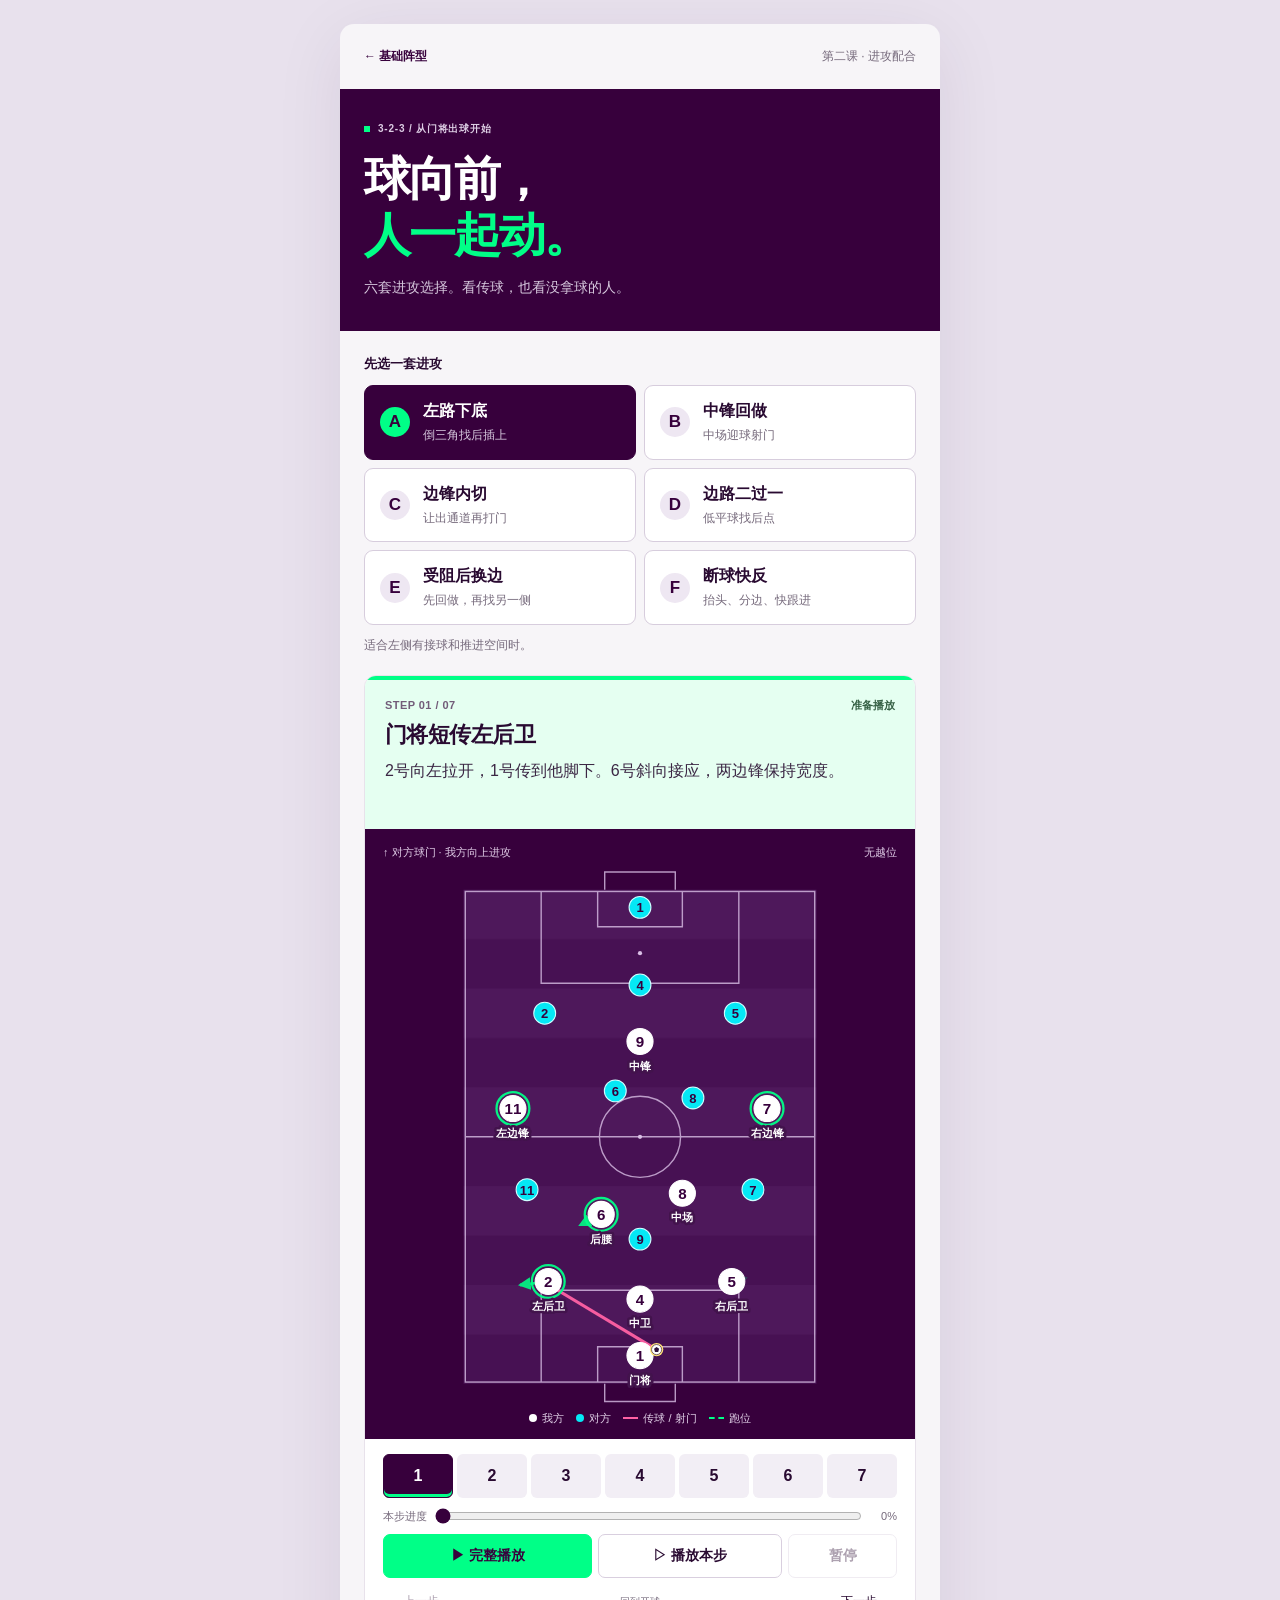
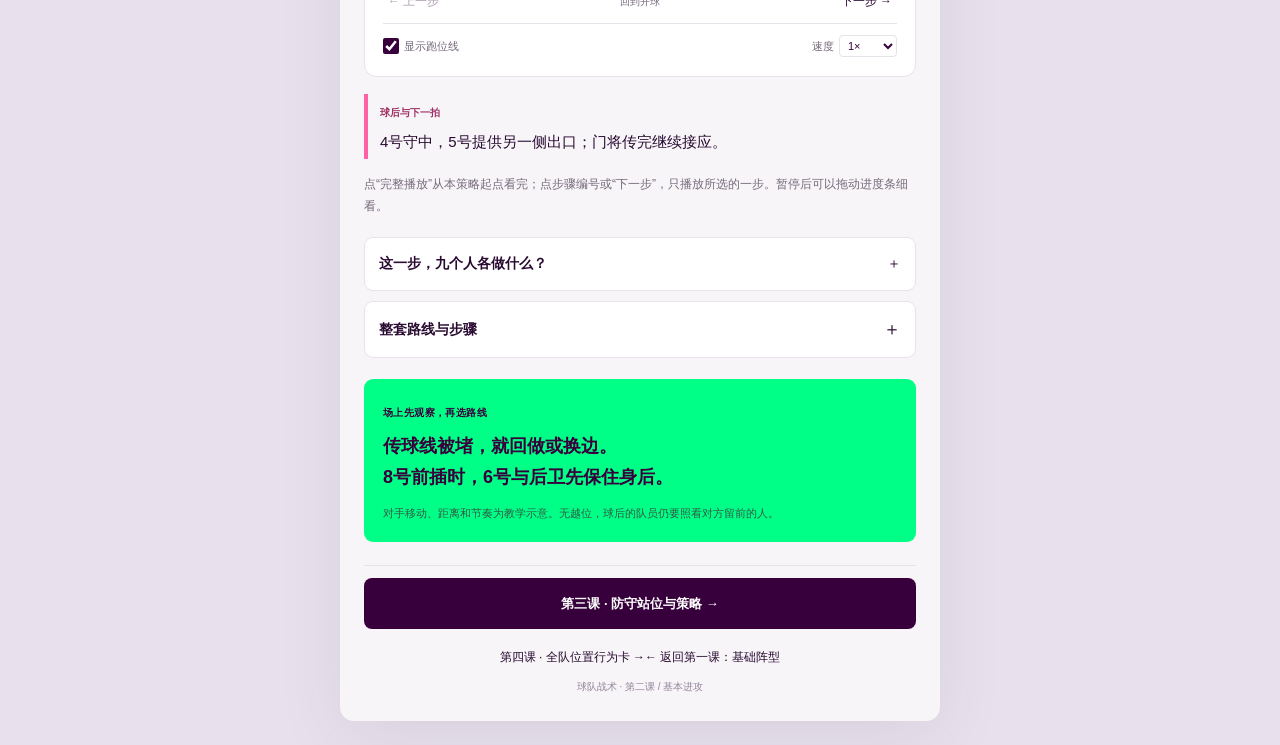
==== attack.html @ 6f34fd5f "Publish Fanmei FC tactical handbook and SVG animations" ====
<!doctype html>
<html lang="zh-CN">
<head>
<meta charset="utf-8">
<meta name="viewport" content="width=device-width, initial-scale=1, viewport-fit=cover">
<meta name="theme-color" content="#37003c">
<meta name="description" content="9人制3-2-3六套进攻：下底倒三角、中锋回做、边锋内切、边路二过一、受阻换边和断球快反。原生网页动画支持完整与逐步播放。">
<title>基本进攻策略与路线｜球队战术·第二课</title>
<link rel="stylesheet" href="attack.css">
<script defer src="attack-model.js"></script>
<script defer src="attack.js"></script>
</head>
<body>
<a class="skip" href="#player">跳到动画课堂</a>
<div class="page">
  <header class="topbar wrap"><a href="index.html" class="back-link">← 基础阵型</a><span>第二课 · 进攻配合</span></header>
  <main>
    <section class="hero"><div class="wrap"><p class="eyebrow" id="origin-text">3-2-3 / 从门将出球开始</p><h1>球向前，<br><span>人一起动。</span></h1><p>六套进攻选择。看传球，也看没拿球的人。</p></div></section>
    <section class="wrap strategy-section" aria-labelledby="strategy-title">
      <h2 id="strategy-title" class="small-heading">先选一套进攻</h2>
      <div class="strategy-tabs" aria-label="选择进攻策略">
        <button type="button" data-strategy="0" aria-pressed="true"><span class="letter">A</span><span><b>左路下底</b><small>倒三角找后插上</small></span></button>
        <button type="button" data-strategy="1" aria-pressed="false"><span class="letter">B</span><span><b>中锋回做</b><small>中场迎球射门</small></span></button>
        <button type="button" data-strategy="2" aria-pressed="false"><span class="letter">C</span><span><b>边锋内切</b><small>让出通道再打门</small></span></button>
        <button type="button" data-strategy="3" aria-pressed="false"><span class="letter">D</span><span><b>边路二过一</b><small>低平球找后点</small></span></button>
        <button type="button" data-strategy="4" aria-pressed="false"><span class="letter">E</span><span><b>受阻后换边</b><small>先回做，再找另一侧</small></span></button>
        <button type="button" data-strategy="5" aria-pressed="false"><span class="letter">F</span><span><b>断球快反</b><small>抬头、分边、快跟进</small></span></button>
      </div>
      <p id="strategy-condition" class="condition"></p>
    </section>

    <section class="wrap classroom" id="player" aria-label="进攻配合动画播放器">
      <div class="step-copy">
        <div class="step-meta"><span id="step-count">STEP 01 / 07</span><span id="play-status" aria-live="polite">准备播放</span></div>
        <h2 id="step-title"></h2>
        <p id="step-text"></p>
      </div>
      <div class="field-shell">
        <div class="pitch-direction"><span>↑ 对方球门 · 我方向上进攻</span><span>无越位</span></div>
        <svg id="tactic-board" viewBox="-4 -7 108 153" role="img" aria-labelledby="board-title" aria-describedby="step-title step-text">
          <title id="board-title">3-2-3进攻动画，九名我方球员与九名对方球员</title>
          <defs>
            <pattern id="attack-grass" width="100" height="28" patternUnits="userSpaceOnUse"><rect width="100" height="28" fill="#471153"/><rect width="100" height="14" fill="#4e185b"/></pattern>
            <marker id="pass-arrow" markerWidth="4.3" markerHeight="4.3" viewBox="0 0 5 5" refX="4.2" refY="2.5" orient="auto" markerUnits="userSpaceOnUse"><path d="M0 0L5 2.5 0 5Z" fill="#ff61a4"/></marker>
            <marker id="run-arrow" markerWidth="3.6" markerHeight="3.6" viewBox="0 0 5 5" refX="4.2" refY="2.5" orient="auto" markerUnits="userSpaceOnUse"><path d="M0 0L5 2.5 0 5Z" fill="#00ff87"/></marker>
          </defs>
          <rect x="0" y="0" width="100" height="140" fill="url(#attack-grass)"/>
          <g class="pitch-lines" fill="none" stroke="#d9bfe5" stroke-width=".4" opacity=".8"><rect x=".5" y=".5" width="99" height="139"/><path d="M.5 70h99 M22 .5v26h56V.5 M38 .5v10h24V.5 M22 139.5v-26h56v26 M38 139.5v-10h24v10 M40 0v-5h20v5 M40 140v5h20v-5"/><circle cx="50" cy="70" r="11.5"/></g>
          <g fill="#d9bfe5"><circle cx="50" cy="70" r=".6"/><circle cx="50" cy="18" r=".6"/><circle cx="50" cy="122" r=".6"/></g>
          <g id="run-routes" aria-hidden="true"></g><g id="pass-routes" aria-hidden="true"></g>
          <g id="opponents"></g><g id="our-players"></g>
          <g id="football" aria-label="足球"><circle r="1.9" fill="#ffe377"/><circle r="1.43" fill="#fff" stroke="#30113c" stroke-width=".18"/><path d="M0-.76 .72-.23 .45.65H-.45L-.72-.23Z" fill="#30113c"/></g>
        </svg>
        <div class="legend" aria-label="图例"><span><i class="own-dot"></i>我方</span><span><i class="opp-dot"></i>对方</span><span><i class="pass-line"></i>传球 / 射门</span><span><i class="run-line"></i>跑位</span></div>
      </div>
      <div class="controls">
        <div id="step-chips" class="step-chips" aria-label="点击步骤编号，播放该步骤"></div>
        <label class="scrubber-label"><span>本步进度</span><input id="scrubber" type="range" min="0" max="1000" value="0" aria-label="拖动查看本步进度"><output id="progress-value">0%</output></label>
        <div class="play-buttons"><button type="button" id="play-all" class="primary">▶ 完整播放</button><button type="button" id="play-step">▷ 播放本步</button><button type="button" id="pause" disabled>暂停</button></div>
        <div class="step-nav"><button type="button" id="prev-step">← 上一步</button><button type="button" id="reset">回到开球</button><button type="button" id="next-step">下一步 →</button></div>
        <div class="player-options"><label><input id="show-runs" type="checkbox" checked>显示跑位线</label><label>速度 <select id="speed" aria-label="播放速度"><option value="0.75">0.75×</option><option value="1" selected>1×</option><option value="1.5">1.5×</option></select></label></div>
      </div>
    </section>

    <section class="wrap support-section">
      <div class="guard"><span class="guard-label">球后与下一拍</span><p id="guard-text"></p></div>
      <p class="how-to">点“完整播放”从本策略起点看完；点步骤编号或“下一步”，只播放所选的一步。暂停后可以拖动进度条细看。</p>
      <details class="duties" id="duties"><summary><span>这一步，九个人各做什么？</span><b aria-hidden="true">＋</b></summary><ol id="duty-list"></ol></details>
      <details class="all-steps"><summary><span>整套路线与步骤</span><b aria-hidden="true">＋</b></summary><p id="route-summary"></p><p id="principle"></p><ol id="step-list"></ol></details>
      <aside class="remember"><span>场上先观察，再选路线</span><p>传球线被堵，就回做或换边。<br>8号前插时，6号与后卫先保住身后。</p><small>对手移动、距离和节奏为教学示意。无越位，球后的队员仍要照看对方留前的人。</small></aside>
    </section>
  </main>
  <footer class="wrap footer"><a href="defense.html" class="next-lesson">第三课 · 防守站位与策略 →</a><a href="roles.html">第四课 · 全队位置行为卡 →</a><a href="index.html">← 返回第一课：基础阵型</a><p>球队战术 · 第二课 / 基本进攻</p></footer>
</div>
<noscript><p style="padding:20px">请开启 JavaScript 观看原生网页动画。A：门将→左后卫→6号→11号下底→8号倒三角射门。B：门将→中后卫→6号→8号→9号回做→8号射门。C：门将→左后卫→6号→11号推进内切→射门。D：门将→中后卫→6号→8号→7号与8号二过一→11号后点射门。E：门将组织左路→受阻回做→6号与后卫转到右路→后点射门。F：6号刚断球→快速分边→边锋推进→9号接应射门。</p></noscript>
</body>
</html>
---- attack.css ----
:root{--purple:#37003c;--ink:#290a31;--green:#00ff87;--pink:#ff61a4;--cyan:#05e8f5;--paper:#f7f5f8;--muted:#75697b;--line:#e8e2eb}*{box-sizing:border-box}html{scroll-behavior:smooth;scroll-padding-top:8px}body{margin:0;background:var(--paper);color:var(--ink);font:16px/1.65 -apple-system,BlinkMacSystemFont,"PingFang SC","Microsoft YaHei",sans-serif;-webkit-tap-highlight-color:transparent}h1,h2,h3,p,ol{margin:0}button,input,select{font:inherit}button{cursor:pointer;color:inherit}a{color:inherit;text-decoration:none}button,a,summary,input,select{touch-action:manipulation}button:focus-visible,a:focus-visible,summary:focus-visible,input:focus-visible,select:focus-visible{outline:3px solid #cb1780;outline-offset:3px}button:disabled{opacity:.38;cursor:default}.wrap{width:min(calc(100% - 32px),560px);margin-inline:auto}.topbar{height:58px;display:flex;align-items:center;justify-content:space-between;font-size:11px;color:var(--muted)}.back-link{min-height:44px;display:flex;align-items:center;font-weight:700;color:var(--purple)}.hero{background:var(--purple);color:white;padding:26px 0 29px}.eyebrow{font-size:10px;letter-spacing:.08em;color:#dccce3;font-weight:650}.eyebrow:before{content:"";display:inline-block;width:6px;height:6px;background:var(--green);margin-right:8px}.hero h1{font-size:39px;line-height:1.2;font-weight:850;letter-spacing:-.045em;margin:13px 0}.hero h1 span{color:var(--green)}.hero p:last-child{font-size:12px;color:#d6c7dd}.strategy-section{padding-top:22px;padding-bottom:18px}.small-heading{font-size:13px;margin-bottom:10px;font-weight:750}.strategy-tabs{display:grid;grid-template-columns:1fr 1fr;gap:8px}.strategy-tabs button{display:flex;align-items:center;gap:9px;border:1px solid #d7cddd;background:#fff;border-radius:9px;text-align:left;padding:11px 10px;min-height:72px}.strategy-tabs button[aria-pressed=true]{background:var(--purple);color:#fff;border-color:var(--purple)}.letter{display:grid;place-items:center;font:800 17px Arial,sans-serif;background:#eee7f2;border-radius:50%;width:30px;height:30px;flex-shrink:0;color:var(--purple)}[aria-pressed=true] .letter{background:var(--green)}.strategy-tabs b{display:block;font-size:14px;line-height:1.5}.strategy-tabs small{display:block;font-size:10px;font-weight:400;color:var(--muted);margin-top:3px}[aria-pressed=true] small{color:#d8cadf}.condition{font-size:11px;line-height:1.8;color:var(--muted);margin-top:10px;min-height:20px}.classroom{border-radius:12px;background:#fff;border:1px solid var(--line);scroll-margin-top:4px;overflow:clip}.step-copy{background:#e5fff1;border-top:4px solid var(--green);padding:12px 14px 14px;position:sticky;top:0;z-index:10;min-height:128px}.step-meta{display:flex;align-items:center;justify-content:space-between;gap:10px;font-size:9px;font-weight:750;color:#725c79;margin-bottom:6px;letter-spacing:.04em}#play-status{color:#356044;letter-spacing:0}.step-copy h2{font-size:19px;font-weight:850;line-height:1.4;letter-spacing:-.025em;margin:0 0 6px}.step-copy p{font-size:14px;line-height:1.75;min-height:49px;color:#3b2744}.field-shell{background:var(--purple);padding:10px 10px 9px;color:white}.pitch-direction{display:flex;align-items:center;justify-content:space-between;gap:10px;font-size:9px;color:#e0cce7;padding:0 2px 4px}#tactic-board{display:block;width:100%;height:auto;max-height:440px;max-height:min(58svh,440px);margin:auto;overflow:visible}.legend{display:flex;align-items:center;justify-content:center;flex-wrap:wrap;gap:6px 12px;font-size:9px;color:#e1d0e8;margin-top:4px}.legend span{display:flex;align-items:center;gap:5px}.legend i{display:block;width:8px;height:8px;border-radius:50%;background:white}.legend .opp-dot{background:var(--cyan)}.legend .pass-line,.legend .run-line{height:0;width:15px;border-radius:0;background:transparent;border-top:2px solid var(--pink)}.legend .run-line{border-top:2px dashed var(--green)}.token-number{font-family:Arial,Helvetica,sans-serif;font-weight:750;text-anchor:middle;dominant-baseline:central;fill:var(--purple);font-size:4.3px}.blue-number{font-size:3.7px}.token-label{font-size:3.05px;fill:white;text-anchor:middle;paint-order:stroke;stroke:#42134c;stroke-width:1.45px;stroke-linejoin:round;font-weight:650;pointer-events:none}.own-circle{fill:#fff;stroke:#fff;stroke-width:.3}.blue-circle{fill:var(--cyan);stroke:#d0ffff;stroke-width:.3}.focus-ring{fill:none;stroke:var(--green);stroke-width:.65;opacity:0}.is-focus .focus-ring{opacity:.95}.run-route{fill:none;stroke:var(--green);stroke-width:.65;stroke-dasharray:1.8 1.8;opacity:.24;marker-end:url(#run-arrow)}.run-route.key-run{opacity:.88;stroke-width:.8}.pass-route{fill:none;stroke:var(--pink);stroke-width:.9;marker-end:url(#pass-arrow);opacity:.95}.pass-route.shot{stroke-width:1.15}.controls{padding:12px 12px 9px}.step-chips{display:flex;gap:4px}.step-chip{position:relative;flex:1;min-width:0;height:40px;display:grid;place-items:center;background:#f2eef5;border:1px solid transparent;border-radius:6px;font-size:14px;font-weight:750;padding:0}.step-chip.done{background:#e4f9ed;color:#356446}.step-chip[aria-current=step]{background:var(--purple);color:white;border-color:var(--purple);box-shadow:inset 0 -3px var(--green)}.scrubber-label{display:flex;align-items:center;gap:8px;font-size:9px;color:var(--muted);height:36px}.scrubber-label span{white-space:nowrap}.scrubber-label input{width:100%;min-width:0;height:28px;margin:0;accent-color:var(--purple)}.scrubber-label output{font-variant-numeric:tabular-nums;min-width:27px;text-align:right}.play-buttons{display:grid;grid-template-columns:1.25fr 1.1fr .65fr;gap:6px}.play-buttons button{border:1px solid #d9cfdf;background:white;min-height:44px;border-radius:7px;font-size:12px;font-weight:650;padding:9px 5px}.play-buttons .primary{background:var(--green);border-color:var(--green);color:var(--purple);font-weight:800}.step-nav{display:flex;justify-content:space-between;align-items:center;gap:5px;margin-top:3px}.step-nav button{border:0;background:none;min-height:42px;font-size:11px;padding:7px 5px}.step-nav #reset{font-size:10px;color:var(--muted)}.player-options{border-top:1px solid var(--line);padding-top:7px;display:flex;align-items:center;justify-content:space-between;gap:12px;font-size:10px;color:var(--muted)}.player-options label{display:flex;align-items:center;gap:5px;min-height:30px}.player-options input{accent-color:var(--purple);height:16px;width:16px;margin:0}.player-options select{border:1px solid var(--line);border-radius:4px;color:var(--purple);background:white;padding:3px 4px;font-size:11px}.support-section{padding:17px 0 23px}.guard{border-left:4px solid var(--pink);padding:4px 0 4px 12px}.guard-label{font-size:10px;font-weight:750;color:#9f3265}.guard p{font-size:13px;line-height:1.8;margin-top:4px}.how-to{font-size:11px;color:var(--muted);line-height:1.8;margin:15px 0 19px}details{border:1px solid var(--line);border-radius:9px;background:white;margin-bottom:10px;overflow:hidden}summary{list-style:none;cursor:pointer;min-height:52px;display:flex;align-items:center;justify-content:space-between;gap:15px;font-size:13px;font-weight:700;padding:13px 14px}summary::-webkit-details-marker{display:none}summary b{font-size:18px;font-weight:400}details[open] summary{border-bottom:1px solid var(--line)}details[open] summary b{transform:rotate(45deg)}.duties ol{list-style:none;padding:0 14px}.duties li{display:grid;grid-template-columns:26px 1fr;gap:9px;align-items:start;padding:12px 0;border-bottom:1px solid var(--line)}.duties li:last-child{border:0}.duty-no{display:grid;place-items:center;border-radius:50%;width:25px;height:25px;background:var(--purple);color:white;font:700 11px Arial,sans-serif;margin-top:2px}.duties b{font-size:12px}.duties p{font-size:12px;line-height:1.8;color:var(--muted);margin-top:2px}.all-steps>p{font-size:12px;line-height:1.9;padding:0 14px;color:var(--muted);margin-top:12px}.all-steps>p#route-summary{font-weight:650;color:var(--purple)}.all-steps ol{list-style:none;padding:4px 14px 10px}.all-steps li+li{border-top:1px solid var(--line)}.all-steps button{display:flex;width:100%;align-items:center;gap:10px;min-height:45px;text-align:left;background:none;border:0;padding:9px 0;font-size:12px;color:var(--purple)}.all-steps button span{font:700 11px Arial,sans-serif;color:var(--muted)}.remember{margin-top:21px;background:var(--green);border-radius:9px;padding:17px 15px;color:var(--purple)}.remember>span{font-size:10px;letter-spacing:.04em;font-weight:750}.remember p{font-size:16px;line-height:1.75;font-weight:800;margin:6px 0 10px}.remember small{display:block;font-size:10px;line-height:1.8;color:#315945}.footer{padding:12px 0 calc(25px + env(safe-area-inset-bottom));text-align:center;border-top:1px solid var(--line)}.footer a{font-size:12px;min-height:44px;display:inline-flex;align-items:center}.footer p{font-size:10px;color:#93839b}.skip{position:absolute;left:10px;top:-80px;padding:10px;background:white;z-index:100}.skip:focus{top:10px}
@media(min-width:760px){body{background:#e8e1ed;padding:24px 0}.page{width:600px;margin:auto;background:var(--paper);border-radius:14px;overflow:clip;box-shadow:0 15px 70px #2c063a15}.wrap{width:calc(100% - 48px)}.topbar{height:65px;font-size:12px}.hero{padding-block:32px}.hero h1{font-size:47px}.hero p:last-child{font-size:14px}.strategy-tabs button{padding:13px 15px;gap:13px}.strategy-tabs b{font-size:16px}.strategy-tabs small{font-size:12px}.condition{font-size:12px}.step-copy{padding:16px 20px;min-height:137px}.step-copy h2{font-size:22px}.step-copy p{font-size:16px;min-height:56px}.step-meta{font-size:11px}#tactic-board{max-height:540px}.field-shell{padding:14px 16px 12px}.pitch-direction,.legend{font-size:11px}.controls{padding:15px 18px}.step-chip{height:44px;font-size:16px}.play-buttons button{font-size:14px}.step-nav button{font-size:12px}.player-options,.scrubber-label{font-size:11px}.guard p{font-size:15px}.how-to{font-size:12px}.remember p{font-size:18px}.remember small{font-size:11px}.duties b,summary{font-size:14px}.duties p,.all-steps button,.all-steps>p{font-size:14px}.duties li{padding-block:14px}.remember{padding:19px}}
@media(max-width:350px){.wrap{width:calc(100% - 24px)}.hero h1{font-size:35px}.strategy-tabs button{padding:10px 8px;gap:6px}.letter{height:25px;width:25px;font-size:14px}.strategy-tabs b{font-size:13px}.strategy-tabs small{font-size:9px}.step-copy{padding:10px 11px 12px}.step-copy h2{font-size:17px}.step-copy p{font-size:13px;min-height:47px}.controls{padding-inline:9px}.play-buttons button{font-size:11px}.legend{gap:5px 9px;font-size:8px}.field-shell{padding-inline:7px}}
@media(prefers-reduced-motion:reduce){html{scroll-behavior:auto}}

.step-chips.long-sequence{display:grid;grid-template-columns:repeat(5,minmax(0,1fr));gap:5px}.step-chips.long-sequence .step-chip{min-height:40px}
.footer .next-lesson{display:flex;align-items:center;justify-content:center;min-height:51px;margin:0 0 6px;background:var(--purple);border-radius:8px;color:#fff;font-size:13px;font-weight:750}
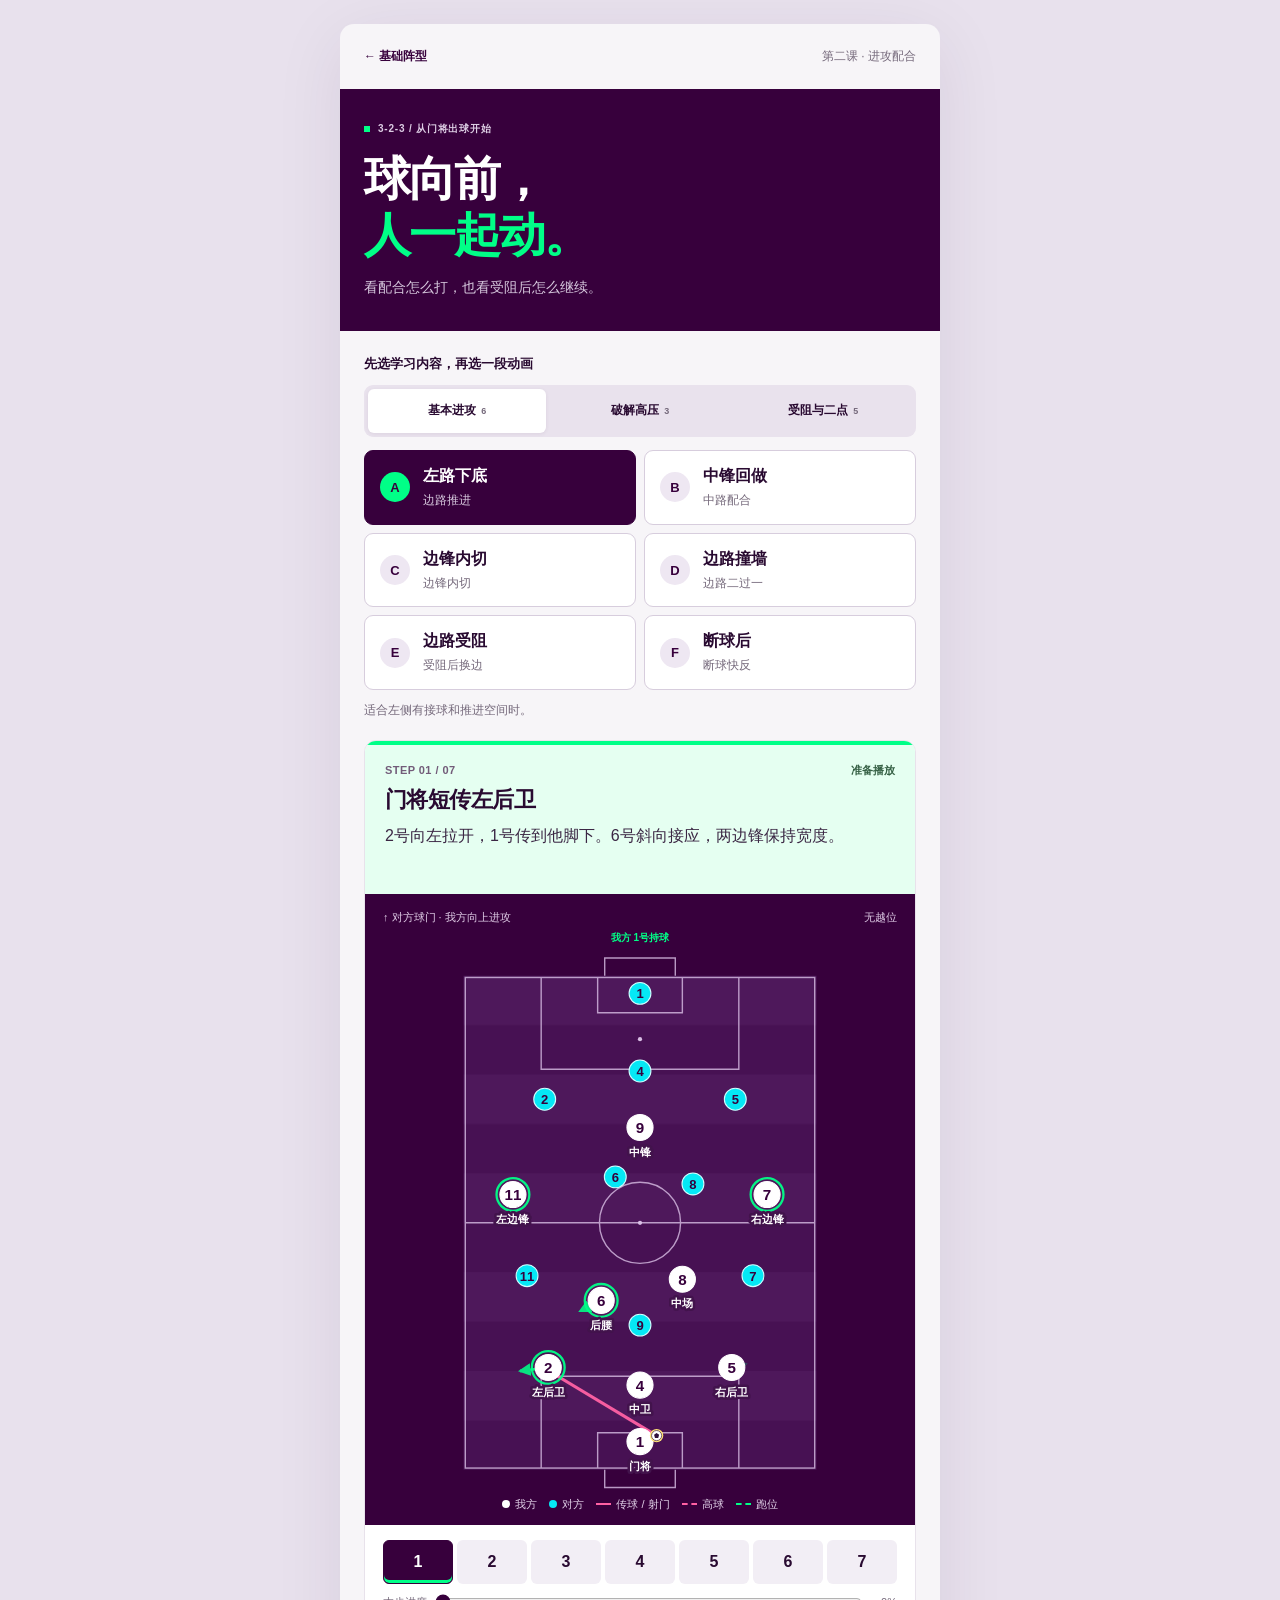
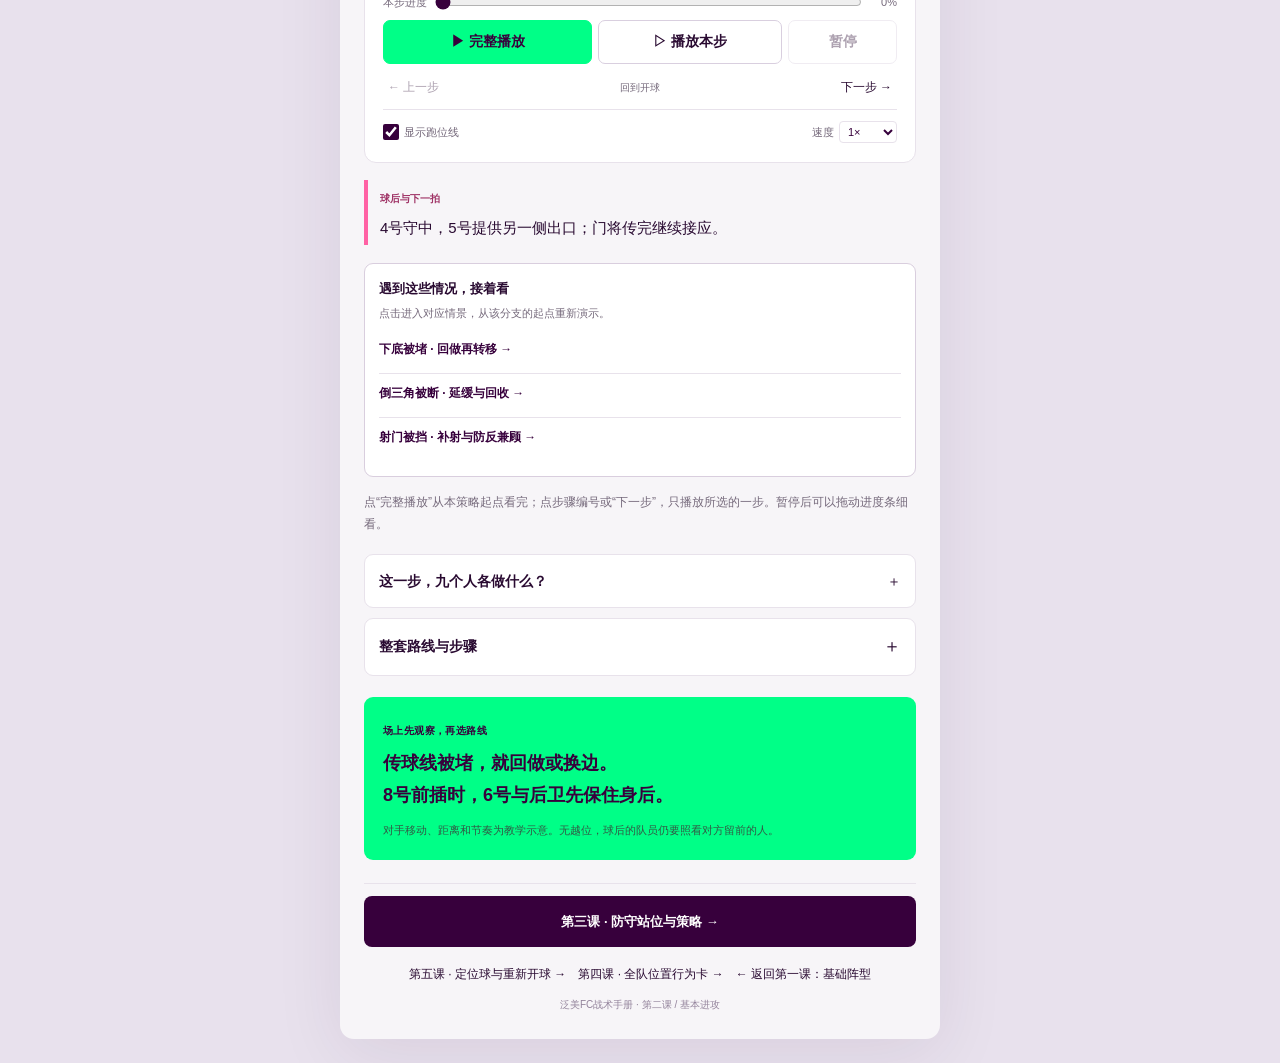
==== commit 21188aec: "Add restart lesson, high-press exits and attack continuation animations" ====
--- a/attack.html
+++ b/attack.html
@@ -4,20 +4,22 @@
 <meta charset="utf-8">
 <meta name="viewport" content="width=device-width, initial-scale=1, viewport-fit=cover">
 <meta name="theme-color" content="#37003c">
-<meta name="description" content="9人制3-2-3六套进攻：下底倒三角、中锋回做、边锋内切、边路二过一、受阻换边和断球快反。原生网页动画支持完整与逐步播放。">
+<meta name="description" content="9人制3-2-3进攻课：六套基本进攻、三种高压出球方案，以及五种受阻、丢球与第二点处理动画。">
 <title>基本进攻策略与路线｜球队战术·第二课</title>
-<link rel="stylesheet" href="attack.css">
-<script defer src="attack-model.js"></script>
-<script defer src="attack.js"></script>
+<link rel="stylesheet" href="attack.css?v=20261021-2">
+<script defer src="attack-model.js?v=20261021-2"></script>
+<script defer src="attack-extra.js?v=20261021-2"></script>
+<script defer src="attack.js?v=20261021-2"></script>
 </head>
 <body>
 <a class="skip" href="#player">跳到动画课堂</a>
 <div class="page">
   <header class="topbar wrap"><a href="index.html" class="back-link">← 基础阵型</a><span>第二课 · 进攻配合</span></header>
   <main>
-    <section class="hero"><div class="wrap"><p class="eyebrow" id="origin-text">3-2-3 / 从门将出球开始</p><h1>球向前，<br><span>人一起动。</span></h1><p>六套进攻选择。看传球，也看没拿球的人。</p></div></section>
+    <section class="hero"><div class="wrap"><p class="eyebrow" id="origin-text">3-2-3 / 从门将出球开始</p><h1>球向前，<br><span>人一起动。</span></h1><p>看配合怎么打，也看受阻后怎么继续。</p></div></section>
     <section class="wrap strategy-section" aria-labelledby="strategy-title">
-      <h2 id="strategy-title" class="small-heading">先选一套进攻</h2>
+      <h2 id="strategy-title" class="small-heading">先选学习内容，再选一段动画</h2>
+      <div id="lesson-groups" class="lesson-groups" aria-label="进攻学习分类"><button type="button" data-group="base" aria-pressed="true">基本进攻 <small>6</small></button><button type="button" data-group="press" aria-pressed="false">破解高压 <small>3</small></button><button type="button" data-group="response" aria-pressed="false">受阻与二点 <small>5</small></button></div>
       <div class="strategy-tabs" aria-label="选择进攻策略">
         <button type="button" data-strategy="0" aria-pressed="true"><span class="letter">A</span><span><b>左路下底</b><small>倒三角找后插上</small></span></button>
         <button type="button" data-strategy="1" aria-pressed="false"><span class="letter">B</span><span><b>中锋回做</b><small>中场迎球射门</small></span></button>
@@ -37,6 +39,7 @@
       </div>
       <div class="field-shell">
         <div class="pitch-direction"><span>↑ 对方球门 · 我方向上进攻</span><span>无越位</span></div>
+        <p id="possession-status" class="possession-status" aria-live="off"></p>
         <svg id="tactic-board" viewBox="-4 -7 108 153" role="img" aria-labelledby="board-title" aria-describedby="step-title step-text">
           <title id="board-title">3-2-3进攻动画，九名我方球员与九名对方球员</title>
           <defs>
@@ -51,7 +54,7 @@
           <g id="opponents"></g><g id="our-players"></g>
           <g id="football" aria-label="足球"><circle r="1.9" fill="#ffe377"/><circle r="1.43" fill="#fff" stroke="#30113c" stroke-width=".18"/><path d="M0-.76 .72-.23 .45.65H-.45L-.72-.23Z" fill="#30113c"/></g>
         </svg>
-        <div class="legend" aria-label="图例"><span><i class="own-dot"></i>我方</span><span><i class="opp-dot"></i>对方</span><span><i class="pass-line"></i>传球 / 射门</span><span><i class="run-line"></i>跑位</span></div>
+        <div class="legend" aria-label="图例"><span><i class="own-dot"></i>我方</span><span><i class="opp-dot"></i>对方</span><span><i class="pass-line"></i>传球 / 射门</span><span><i class="high-line"></i>高球</span><span><i class="run-line"></i>跑位</span></div>
       </div>
       <div class="controls">
         <div id="step-chips" class="step-chips" aria-label="点击步骤编号，播放该步骤"></div>
@@ -64,13 +67,14 @@
 
     <section class="wrap support-section">
       <div class="guard"><span class="guard-label">球后与下一拍</span><p id="guard-text"></p></div>
+      <aside id="followup-panel" class="followup-panel" hidden><h3>遇到这些情况，接着看</h3><p>点击进入对应情景，从该分支的起点重新演示。</p><div id="followup-links"></div></aside>
       <p class="how-to">点“完整播放”从本策略起点看完；点步骤编号或“下一步”，只播放所选的一步。暂停后可以拖动进度条细看。</p>
       <details class="duties" id="duties"><summary><span>这一步，九个人各做什么？</span><b aria-hidden="true">＋</b></summary><ol id="duty-list"></ol></details>
       <details class="all-steps"><summary><span>整套路线与步骤</span><b aria-hidden="true">＋</b></summary><p id="route-summary"></p><p id="principle"></p><ol id="step-list"></ol></details>
       <aside class="remember"><span>场上先观察，再选路线</span><p>传球线被堵，就回做或换边。<br>8号前插时，6号与后卫先保住身后。</p><small>对手移动、距离和节奏为教学示意。无越位，球后的队员仍要照看对方留前的人。</small></aside>
     </section>
   </main>
-  <footer class="wrap footer"><a href="defense.html" class="next-lesson">第三课 · 防守站位与策略 →</a><a href="roles.html">第四课 · 全队位置行为卡 →</a><a href="index.html">← 返回第一课：基础阵型</a><p>球队战术 · 第二课 / 基本进攻</p></footer>
+  <footer class="wrap footer"><a href="defense.html" class="next-lesson">第三课 · 防守站位与策略 →</a><a href="setpieces.html">第五课 · 定位球与重新开球 →</a><a href="roles.html">第四课 · 全队位置行为卡 →</a><a href="index.html">← 返回第一课：基础阵型</a><p>泛美FC战术手册 · 第二课 / 基本进攻</p></footer>
 </div>
 <noscript><p style="padding:20px">请开启 JavaScript 观看原生网页动画。A：门将→左后卫→6号→11号下底→8号倒三角射门。B：门将→中后卫→6号→8号→9号回做→8号射门。C：门将→左后卫→6号→11号推进内切→射门。D：门将→中后卫→6号→8号→7号与8号二过一→11号后点射门。E：门将组织左路→受阻回做→6号与后卫转到右路→后点射门。F：6号刚断球→快速分边→边锋推进→9号接应射门。</p></noscript>
 </body>
--- a/attack.css
+++ b/attack.css
@@ -5,3 +5,4 @@
 
 .step-chips.long-sequence{display:grid;grid-template-columns:repeat(5,minmax(0,1fr));gap:5px}.step-chips.long-sequence .step-chip{min-height:40px}
 .footer .next-lesson{display:flex;align-items:center;justify-content:center;min-height:51px;margin:0 0 6px;background:var(--purple);border-radius:8px;color:#fff;font-size:13px;font-weight:750}
+.lesson-groups{display:grid;grid-template-columns:repeat(3,minmax(0,1fr));gap:5px;margin-bottom:13px;padding:4px;background:#e9e2ed;border-radius:9px}.lesson-groups button{min-height:44px;padding:7px 3px;border:0;border-radius:6px;background:transparent;font-size:12px;font-weight:750}.lesson-groups button[aria-pressed=true]{background:white;box-shadow:0 1px 4px #37003c12}.lesson-groups small{font-size:9px;color:var(--muted);margin-left:2px}.strategy-tabs button[hidden],[hidden]{display:none!important}.letter{font-size:13px}.pass-route.high-pass{stroke-dasharray:2.3 1.7}.legend .high-line{height:0;width:15px;border-radius:0;background:transparent;border-top:2px dashed var(--pink)}.possession-status{font-size:10px;color:var(--green);text-align:center;min-height:18px;margin-bottom:3px;font-weight:700}.high-flight{filter:drop-shadow(1px 2px 1px #140519)}.followup-panel{margin-top:18px;padding:14px;border:1px solid #d9cede;border-radius:9px;background:white}.followup-panel h3{font-size:13px}.followup-panel p{font-size:11px;color:var(--muted);margin:4px 0 8px}.followup-panel a,.related-lessons a{display:block;min-height:44px;padding:10px 0;font-size:12px;font-weight:700;color:var(--purple);border-bottom:1px solid var(--line)}.followup-panel a::after,.related-lessons a::after{content:' →'}.followup-panel a:last-child,.related-lessons a:last-child{border-bottom:0}.related-lessons{padding:16px;margin:18px auto;background:white;border:1px solid var(--line);border-radius:9px}.related-lessons h2{font-size:16px}.related-lessons p{font-size:12px;color:var(--muted);margin:7px 0 8px}.restart-intro{padding-block:23px}.restart-intro h2{font-size:20px;margin-bottom:9px}.restart-intro p{font-size:13px;line-height:1.9;color:var(--muted);margin-bottom:10px}.restart-intro strong{color:var(--purple)}.restart-intro .rule-note{border-left:3px solid var(--pink);padding-left:12px;font-size:11px}.restart-intro ol{padding-left:20px;font-size:13px;line-height:1.9}.restart-intro li{margin:6px 0}.footer>a{margin-inline:6px}
